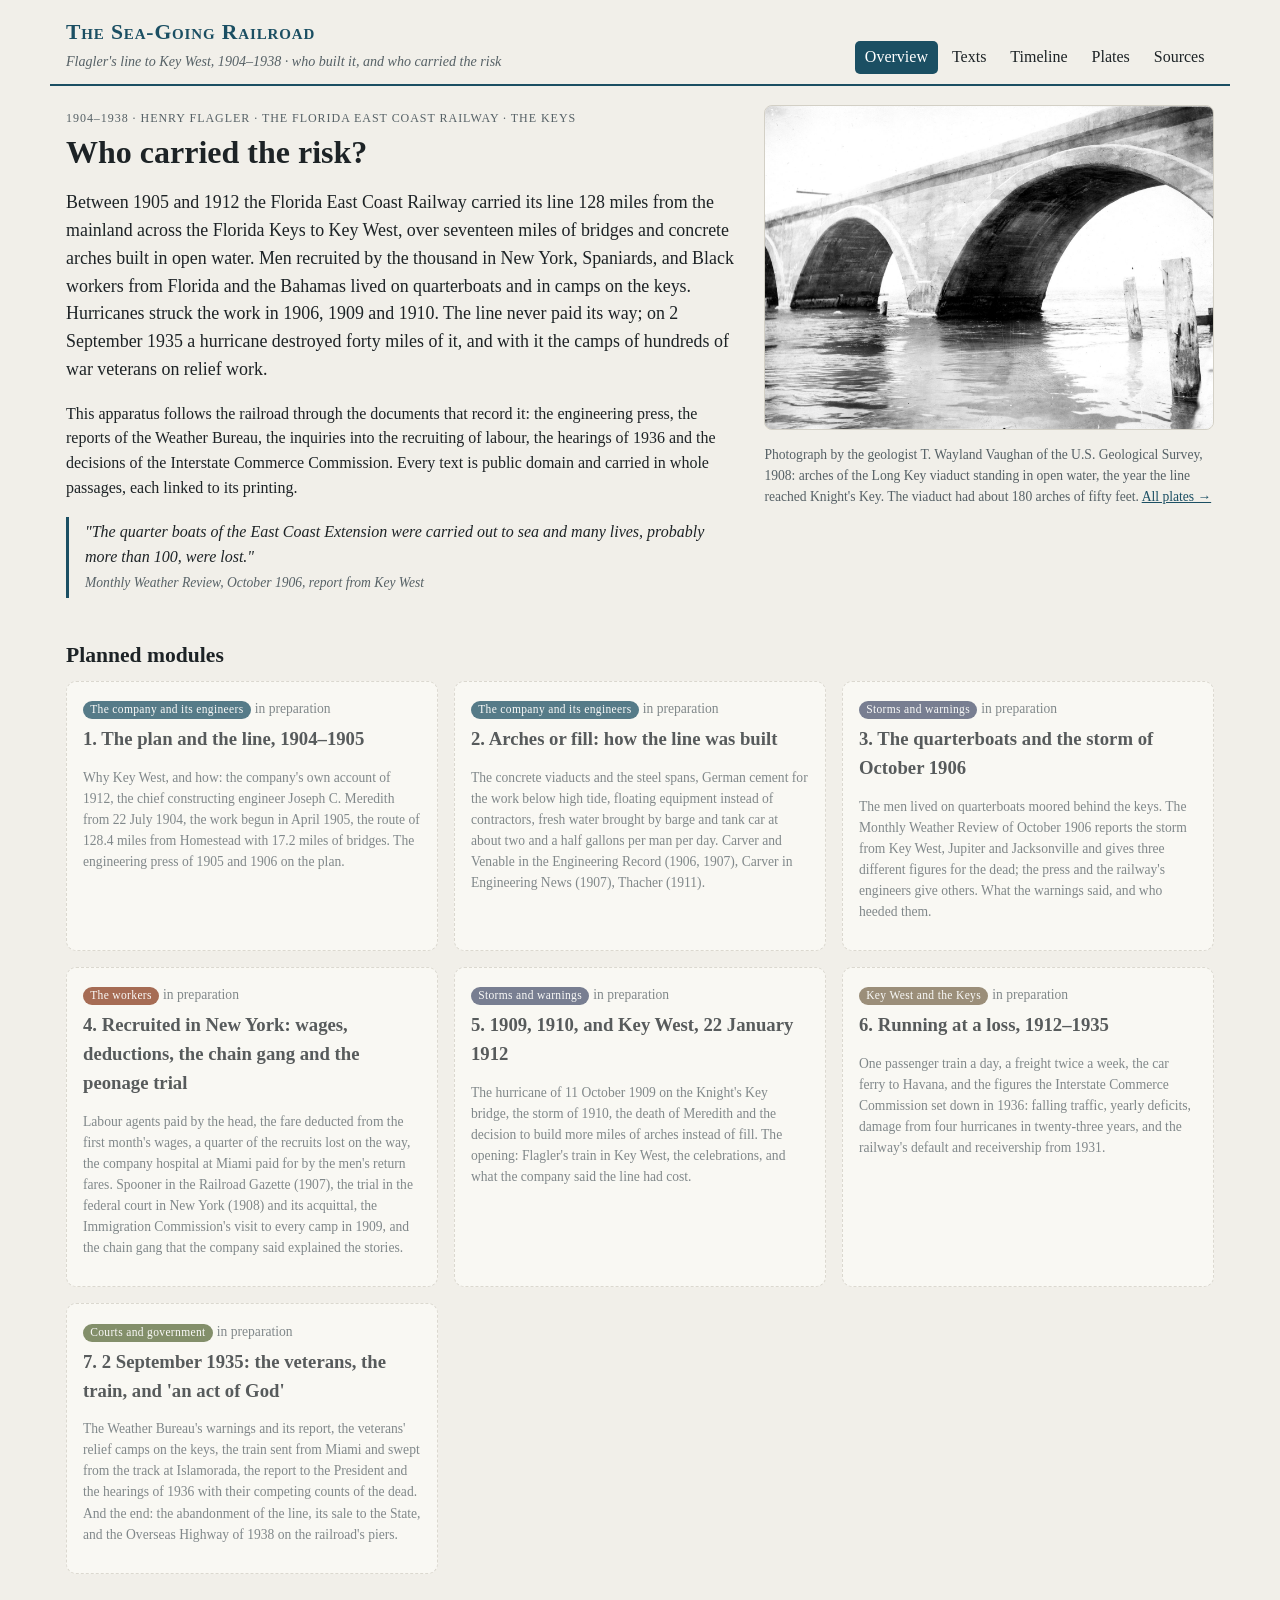
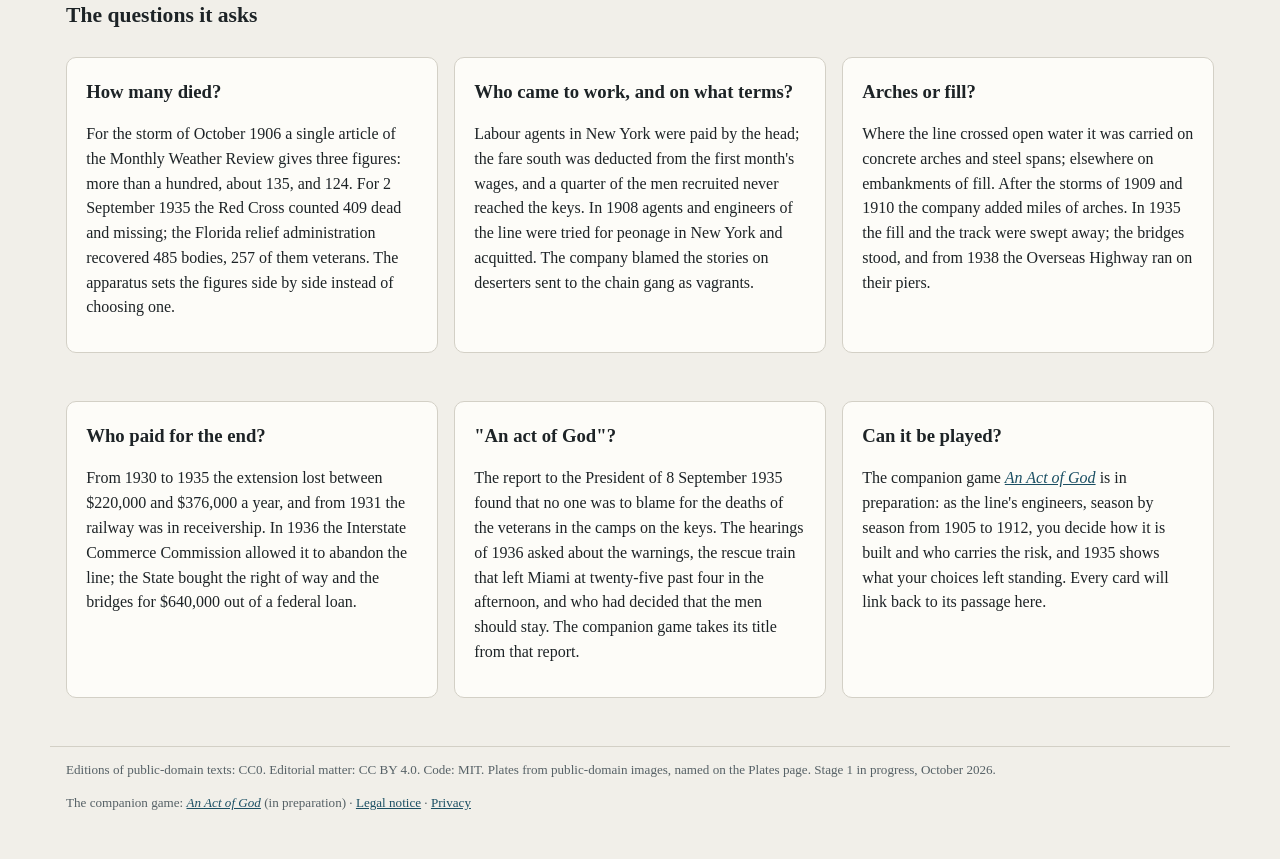
==== index.html @ 29d1203a "Scaffold: The Sea-Going Railroad, seven planned modules, timeline of twelve stations with their sour" ====
<!doctype html>
<html lang="en">
<head>
<meta charset="utf-8">
<meta name="viewport" content="width=device-width, initial-scale=1">
<title>The Sea-Going Railroad</title>
<meta name="description" content="A documentary apparatus for the Florida East Coast Railway's extension across the Florida Keys to Key West, 1904–1938: the engineering press, the Weather Bureau, the peonage inquiries, the hearings of 1936, a timeline and plates. Public-domain sources only.">
<meta property="og:type" content="website">
<meta property="og:url" content="https://the-sea-going-railroad.netlify.app/">
<meta property="og:image" content="https://the-sea-going-railroad.netlify.app/assets/plates/vaughan1908.jpg">
<meta property="og:title" content="The Sea-Going Railroad">
<meta property="og:description" content="Flagler's railroad to Key West, 1904–1938: who built it, who carried the risk, and what the storms left standing.">
<meta name="twitter:card" content="summary_large_image">
<link rel="stylesheet" href="style.css">
<link rel="icon" type="image/jpeg" href="assets/plates/flagler1909_t.jpg">
</head>
<body>
<header class="top">
  <a class="brand" href="#/">
    <strong>The Sea-Going Railroad</strong>
    <em>Flagler's line to Key West, 1904–1938 · who built it, and who carried the risk</em>
  </a>
  <nav>
    <a href="#/">Overview</a>
    <a href="#/texts">Texts</a>
    <a href="#/compare" id="navCompare" hidden>Compare</a>
    <a href="#/timeline">Timeline</a>
    <a href="#/plates">Plates</a>
    <a href="#/sources">Sources</a>
  </nav>
</header>
<main id="view" aria-live="polite"></main>
<footer>
  <p>Editions of public-domain texts: CC0. Editorial matter: CC BY 4.0. Code: MIT.
  Plates from public-domain images, named on the Plates page. Stage 1 in progress, October 2026.</p>
  <p>The companion game: <a href="https://an-act-of-god.netlify.app/" target="_blank" rel="noopener"><em>An Act of God</em></a> (in preparation) · <a href="legal.html#notice">Legal notice</a> · <a href="legal.html#privacy">Privacy</a></p>
</footer>
<script src="app.js"></script>
</body>
</html>
---- style.css ----
:root{
  --paper:#f1efe9; --panel:#fdfcf8; --ink:#1d2326; --ink2:#566166; --line:#d3d0c6;
  --red:#1b4f63; --gold:#8a6d2f; --sea:#2f5d62;
  --company:#1b4f63; --labour:#8a3b1c; --weather:#4a5470; --state:#5a6b3a; --keys:#7a6a4f;
  --serif:"Iowan Old Style","Palatino Linotype",Palatino,"Book Antiqua",Georgia,serif;
}
*{box-sizing:border-box}
body{margin:0; background:var(--paper); color:var(--ink); font-family:var(--serif); line-height:1.55}
a{color:var(--red)}
.top{display:flex; justify-content:space-between; align-items:flex-end; flex-wrap:wrap; gap:.6rem 1.5rem;
  max-width:1180px; margin:0 auto; padding:1rem 16px .6rem; border-bottom:2px solid var(--red)}
.brand{text-decoration:none; color:inherit}
.brand strong{display:block; font-size:1.35rem; color:var(--red); font-variant:small-caps; letter-spacing:.04em}
.brand em{font-size:.88rem; color:var(--ink2)}
.top nav{display:flex; gap:.3rem; flex-wrap:wrap}
.top nav a{text-decoration:none; color:var(--ink); padding:.25rem .6rem; border-radius:5px}
.top nav a.on{background:var(--red); color:#fff}
main{max-width:1180px; margin:0 auto; padding:1.2rem 16px 2rem}
footer{max-width:1180px; margin:0 auto; padding:0 16px 2rem; font-size:.82rem; color:var(--ink2); border-top:1px solid var(--line)}
h1{font-size:2rem; margin:.2rem 0 .6rem; line-height:1.2}
h2{font-size:1.35rem; margin:1.6rem 0 .5rem}
h3{margin:.2rem 0 .3rem}
.lede{font-size:1.12rem; max-width:48rem}
.fine{font-size:.85rem; color:var(--ink2)}
.tag{font-size:.75rem; letter-spacing:.08em; text-transform:uppercase; color:var(--ink2)}
.panel{background:var(--panel); border:1px solid var(--line); border-radius:10px; padding:1rem 1.2rem; margin:1rem 0}
.readable{max-width:44rem}
.grid{display:grid; gap:1rem}
.g2{grid-template-columns:repeat(auto-fill,minmax(300px,1fr))}
.g4{grid-template-columns:repeat(auto-fill,minmax(210px,1fr))}
.card{background:var(--panel); border:1px solid var(--line); border-radius:10px; padding:.9rem 1rem; text-decoration:none; color:inherit; display:block}
a.card:hover{border-color:var(--red)}
.card.planned{opacity:.72; border-style:dashed}
.side{display:inline-block; font-size:.72rem; padding:0 .45rem; border-radius:99px; color:#fff; letter-spacing:.03em}
.side.company{background:var(--company)} .side.labour{background:var(--labour)} .side.weather{background:var(--weather)} .side.state{background:var(--state)}
.side.keys{background:var(--keys)}
.hero{display:grid; grid-template-columns:minmax(0,1.5fr) minmax(0,1fr); gap:1.5rem; align-items:start}
.hero img{width:100%; border-radius:8px; border:1px solid var(--line)}
figure{margin:0}
figcaption{font-size:.85rem; color:var(--ink2); margin-top:.4rem}
.quote{border-left:3px solid var(--red); padding:.2rem 0 .2rem 1rem; margin:1rem 0; font-style:italic}
/* reader */
.toc{display:flex; flex-wrap:wrap; gap:.4rem; margin:.6rem 0 1rem}
.toc a{border:1px solid var(--line); border-radius:6px; padding:.2rem .6rem; text-decoration:none; color:var(--ink); background:var(--panel); font-size:.9rem}
.toc a.on{border-color:var(--red); background:var(--red); color:#fff}
.langbar{display:flex; gap:.3rem; margin:.4rem 0 1rem}
.langbar button{font:inherit; font-size:.85rem; background:var(--panel); border:1px solid var(--line); border-radius:6px; padding:.2rem .7rem; cursor:pointer}
.langbar button.on{background:var(--ink); color:var(--paper); border-color:var(--ink)}
.unit{display:grid; grid-template-columns:4.6rem minmax(0,1fr); gap:.3rem .8rem; padding:.55rem 0; border-bottom:1px dotted var(--line)}
.unit .num{font-size:.78rem; color:var(--ink2); text-align:right; padding-top:.2rem}
.unit .num a{color:inherit; text-decoration:none}
.unit .pg{display:block; font-size:.7rem; line-height:1.25; margin-top:.3rem; color:var(--ink2); opacity:.85}
.unit.hl{background:#efdfe6}
.unit .cols{display:grid; grid-template-columns:1fr 1fr; gap:1.2rem}
.unit .cols.one{grid-template-columns:1fr}
.unit .orig{color:var(--ink2)}
.unit .orig[lang=grc]{font-family:"Gentium Plus","Gentium Book Plus","Palatino Linotype","GFS Didot","Times New Roman",serif; color:var(--ink); font-size:1.02em; line-height:1.6}
.unit.label .text{font-variant:small-caps; letter-spacing:.03em; font-weight:600; color:var(--red)}
.unit h4{margin:0 0 .3rem; font-size:.95rem; color:var(--red)}
.unit .text,.unit .orig{white-space:pre-line}
.unit .orig[dir=rtl]{font-family:"Traditional Arabic","Sakkal Majalla","Noto Naskh Arabic","Geeza Pro",serif; font-size:1.3em; line-height:1.9; color:var(--ink)}
.unit .translit{margin-top:.5rem; font-size:.88em; font-style:italic; color:var(--ink2)}
.note{grid-column:2; font-size:.84rem; color:var(--ink2); border-left:2px solid var(--gold); padding-left:.6rem}
.hinweis{font-size:.9rem}
/* timeline */
.tl{position:relative; margin:1rem 0 0 .6rem; padding-left:1.4rem; border-left:2px solid var(--line)}
.st{position:relative; margin:0 0 1.2rem; display:grid; grid-template-columns:minmax(0,1fr) 140px; gap:1rem; align-items:start}
.st::before{content:""; position:absolute; left:-1.95rem; top:.35rem; width:12px; height:12px; border-radius:50%; background:var(--c,var(--ink)); border:2px solid var(--paper)}
.st .d{font-size:.82rem; color:var(--ink2)}
.st img{width:140px; border-radius:6px; border:1px solid var(--line)}
.st p{margin:.2rem 0}
.legend{display:flex; flex-wrap:wrap; gap:.4rem}
/* plates */
.plate img{width:100%; border-radius:6px; border:1px solid var(--line); background:#fff}
.lightbox{position:fixed; inset:0; background:rgba(20,16,12,.85); display:flex; align-items:center; justify-content:center; padding:16px; z-index:10}
.lightbox img{max-width:100%; max-height:86vh; border-radius:6px}
.lightbox .cap{color:#f5efe2; max-width:44rem; font-size:.9rem; margin-top:.6rem}
.lightbox figure{text-align:center}
/* compare */
.cmp{display:grid; gap:1rem; margin-top:1rem}
.cmp.n2{grid-template-columns:1fr 1fr}
.cmp.n3{grid-template-columns:repeat(3,minmax(0,1fr))}
.cmp.n4{grid-template-columns:1fr 1fr}
.voice{background:var(--panel); border:1px solid var(--line); border-radius:10px; padding:.8rem 1rem}
.vhead{border-bottom:1px solid var(--line); padding-bottom:.5rem; margin-bottom:.5rem}
.vunit{margin:.7rem 0}
.vunit .text{white-space:pre-line}
@media (max-width:760px){
  .cmp.n2,.cmp.n3,.cmp.n4{grid-template-columns:1fr}
  .hero{grid-template-columns:1fr}
  .unit .cols{grid-template-columns:1fr}
  .st{grid-template-columns:1fr}
  .st img{width:110px}
  h1{font-size:1.6rem}
}
@media (prefers-color-scheme: dark){
  :root:not([data-theme="light"]){--paper:#161b1d; --panel:#1f2629; --ink:#e6ecee; --ink2:#a9b5ba; --line:#36424a; --red:#8cc3d6}
  :root:not([data-theme="light"]) .unit.hl{background:#24363e}
  :root:not([data-theme="light"]) .top nav a.on, :root:not([data-theme="light"]) .toc a.on{color:#161b1d}
}
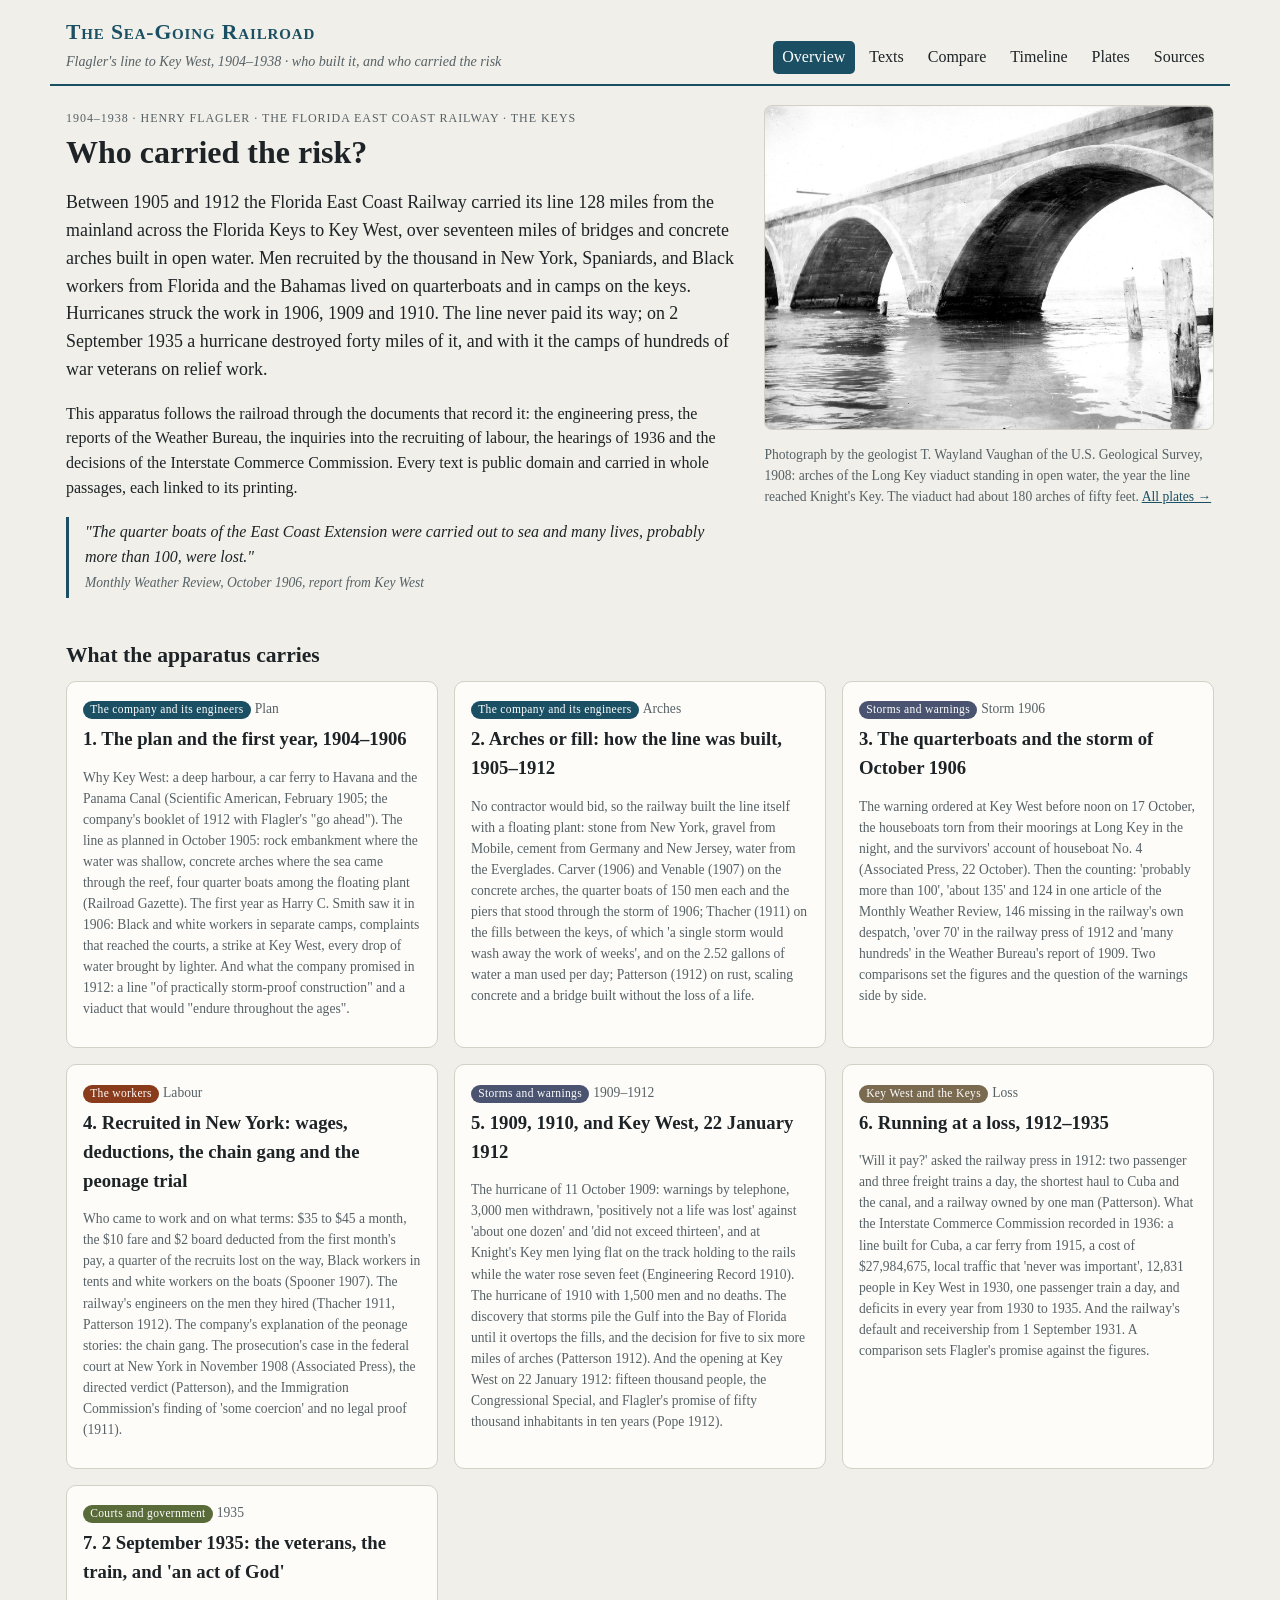
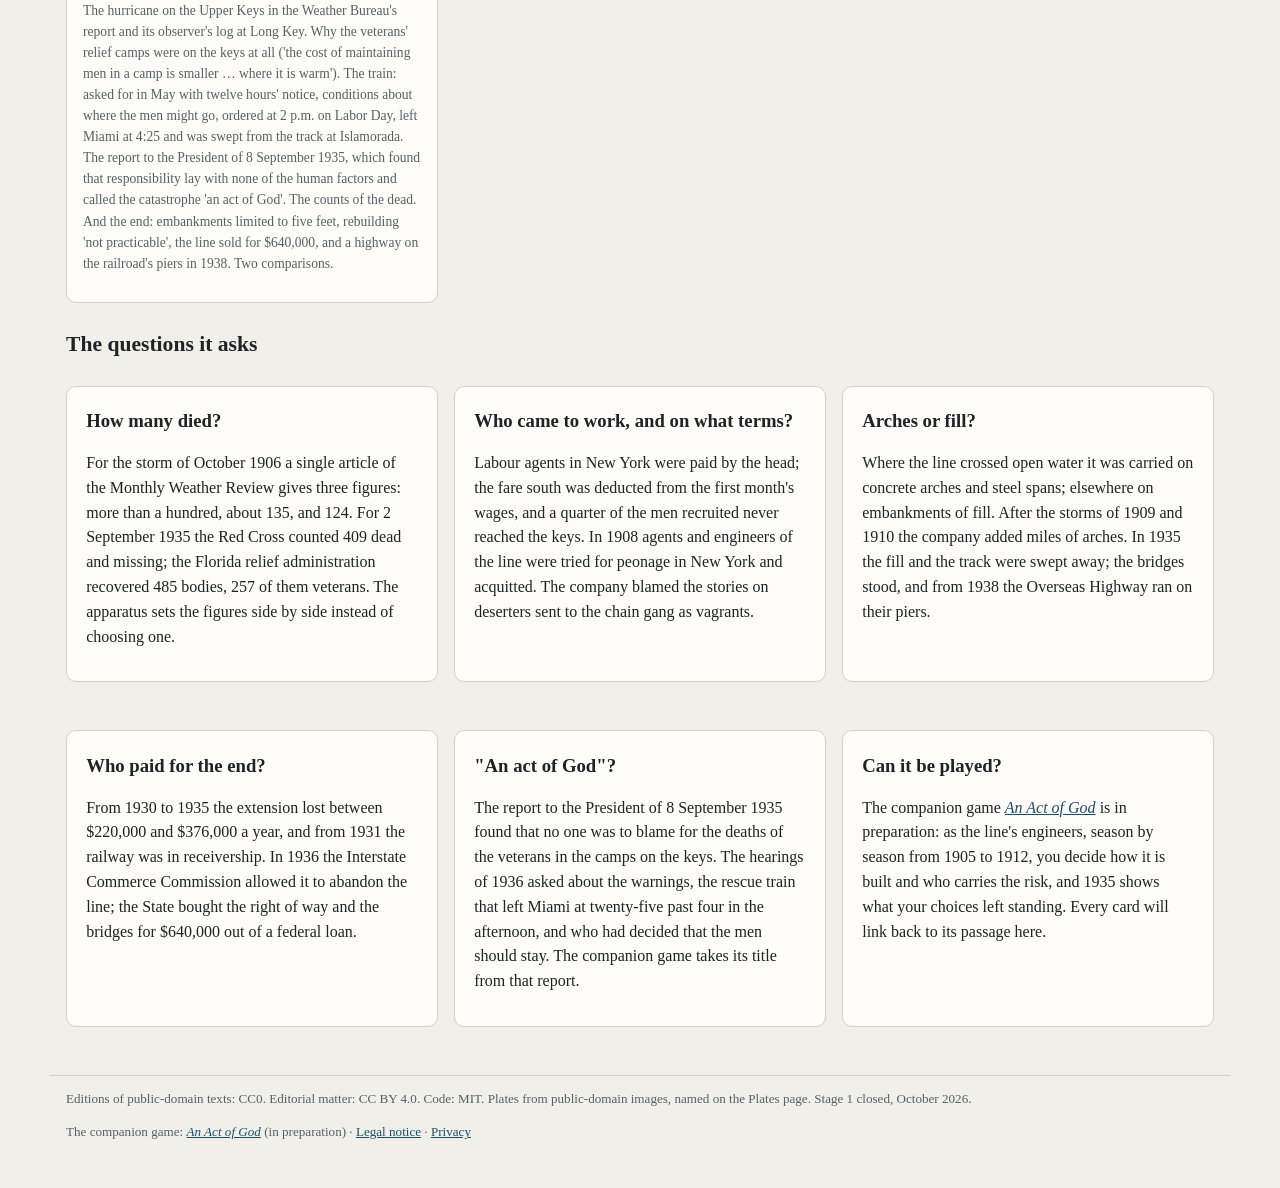
==== commit addd7e52: "Module 7, 2 September 1935: 23 passages in six sections from the Monthly Weather Review 1935, the Ho" ====
--- a/index.html
+++ b/index.html
@@ -32,7 +32,7 @@
 <main id="view" aria-live="polite"></main>
 <footer>
   <p>Editions of public-domain texts: CC0. Editorial matter: CC BY 4.0. Code: MIT.
-  Plates from public-domain images, named on the Plates page. Stage 1 in progress, October 2026.</p>
+  Plates from public-domain images, named on the Plates page. Stage 1 closed, October 2026.</p>
   <p>The companion game: <a href="https://an-act-of-god.netlify.app/" target="_blank" rel="noopener"><em>An Act of God</em></a> (in preparation) · <a href="legal.html#notice">Legal notice</a> · <a href="legal.html#privacy">Privacy</a></p>
 </footer>
 <script src="app.js"></script>
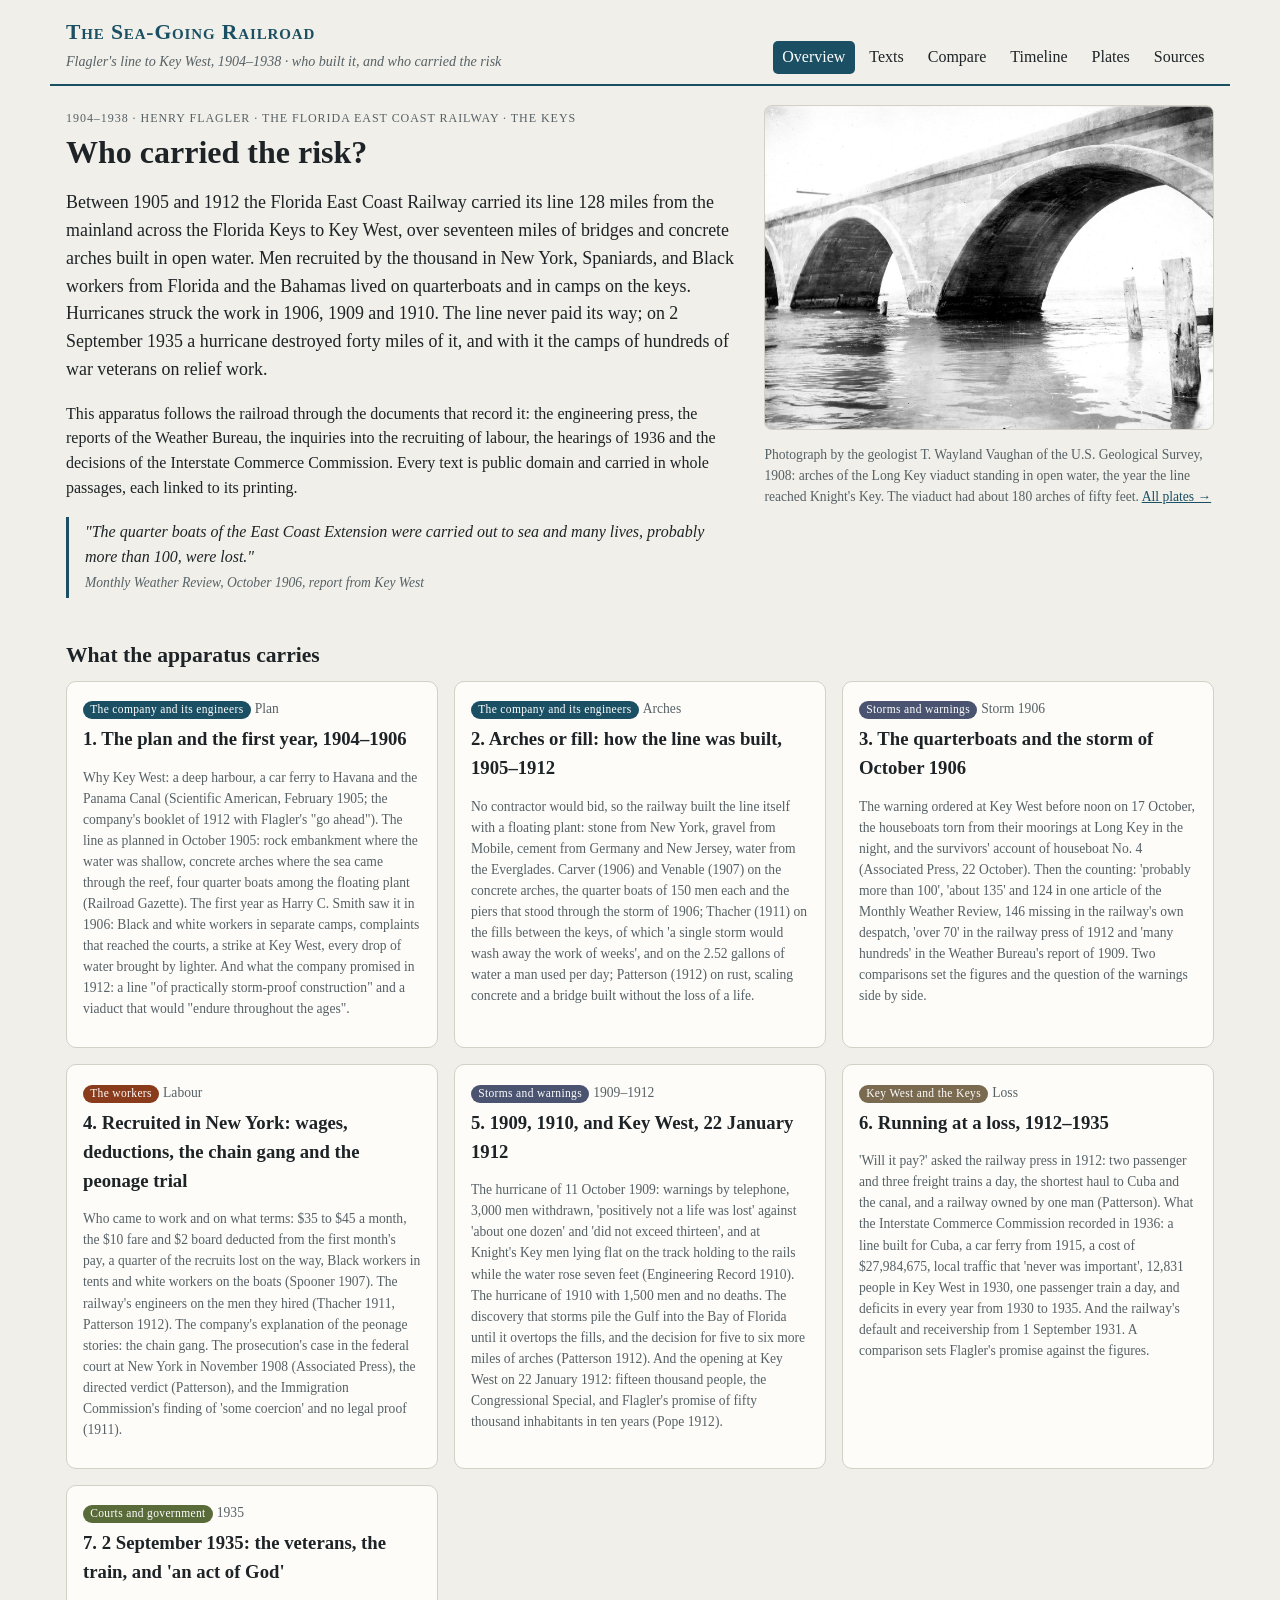
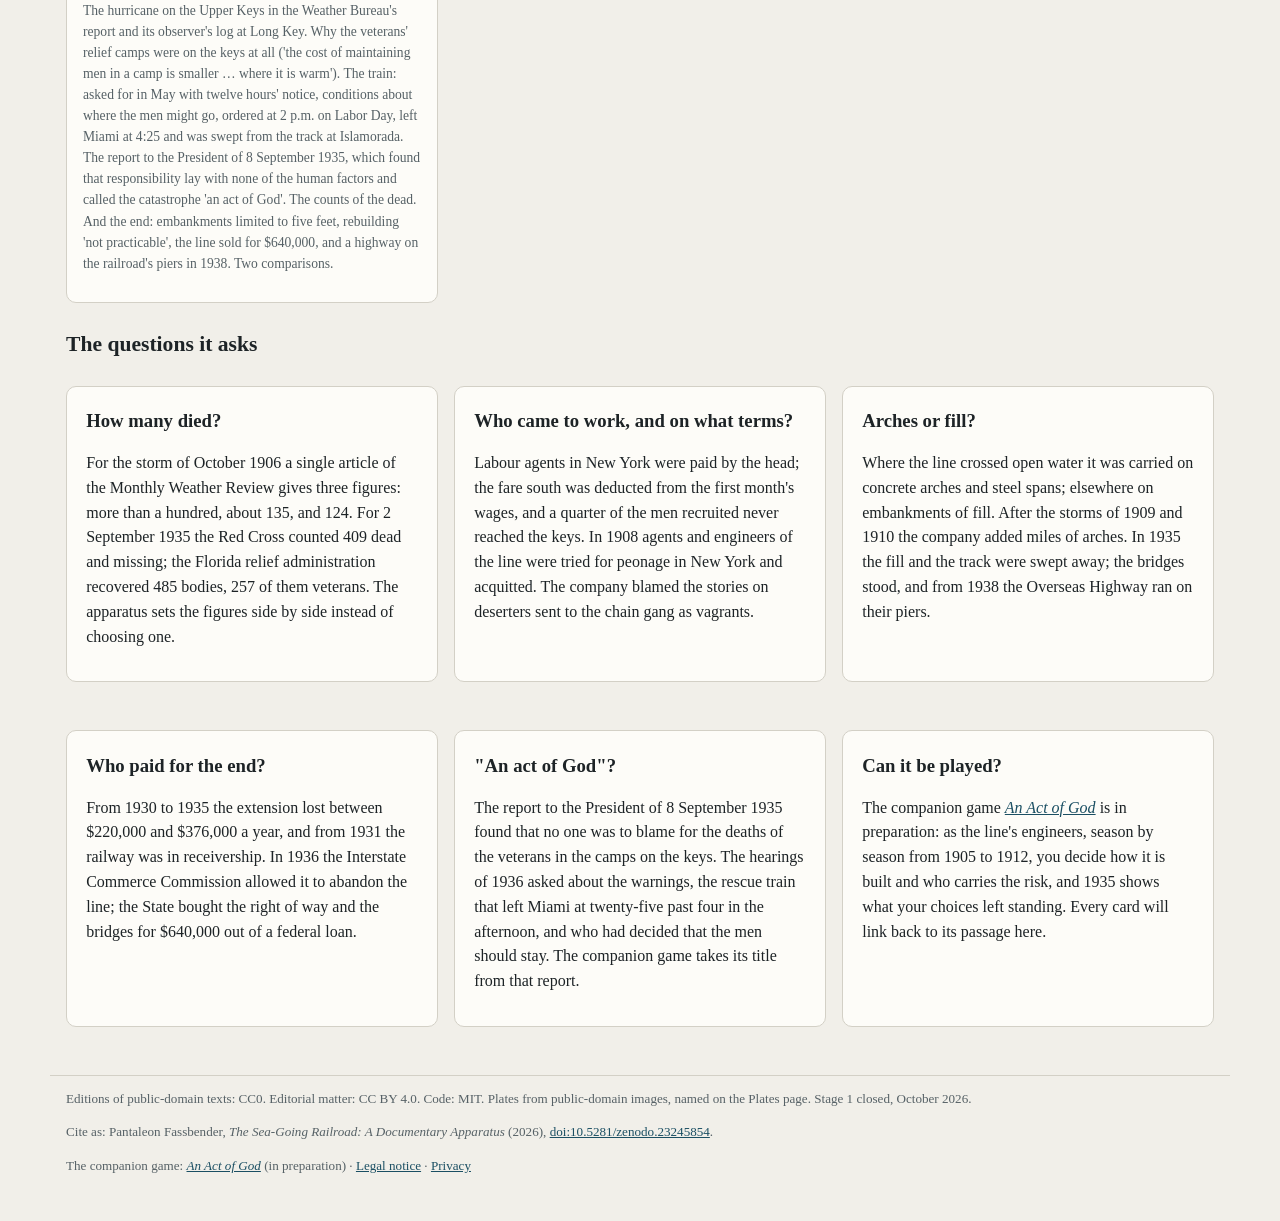
==== commit 65d73d9e: "DOI 10.5281/zenodo.23245854 (v1.0.0 10.5281/zenodo.23245855): README badge and citation, CITATION.cf" ====
--- a/index.html
+++ b/index.html
@@ -33,6 +33,7 @@
 <footer>
   <p>Editions of public-domain texts: CC0. Editorial matter: CC BY 4.0. Code: MIT.
   Plates from public-domain images, named on the Plates page. Stage 1 closed, October 2026.</p>
+  <p>Cite as: Pantaleon Fassbender, <em>The Sea-Going Railroad: A Documentary Apparatus</em> (2026), <a href="https://doi.org/10.5281/zenodo.23245854">doi:10.5281/zenodo.23245854</a>.</p>
   <p>The companion game: <a href="https://an-act-of-god.netlify.app/" target="_blank" rel="noopener"><em>An Act of God</em></a> (in preparation) · <a href="legal.html#notice">Legal notice</a> · <a href="legal.html#privacy">Privacy</a></p>
 </footer>
 <script src="app.js"></script>
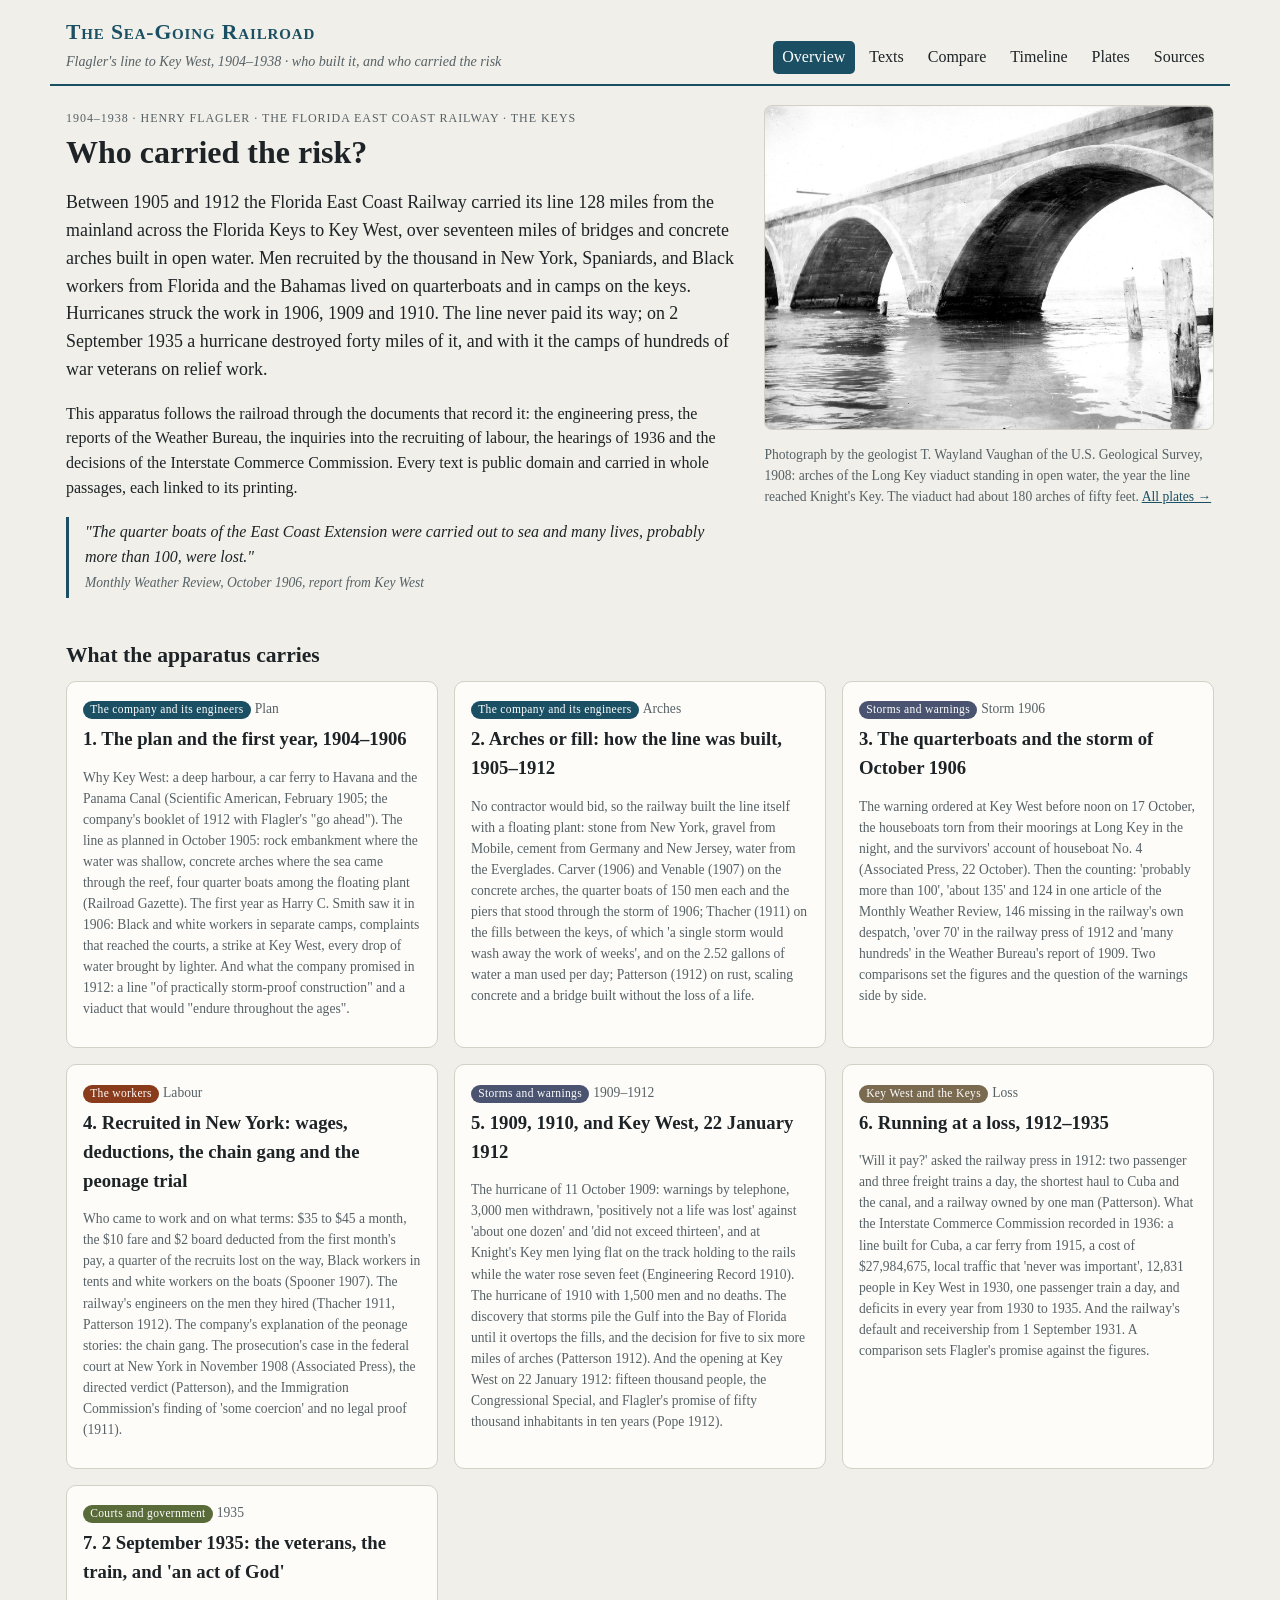
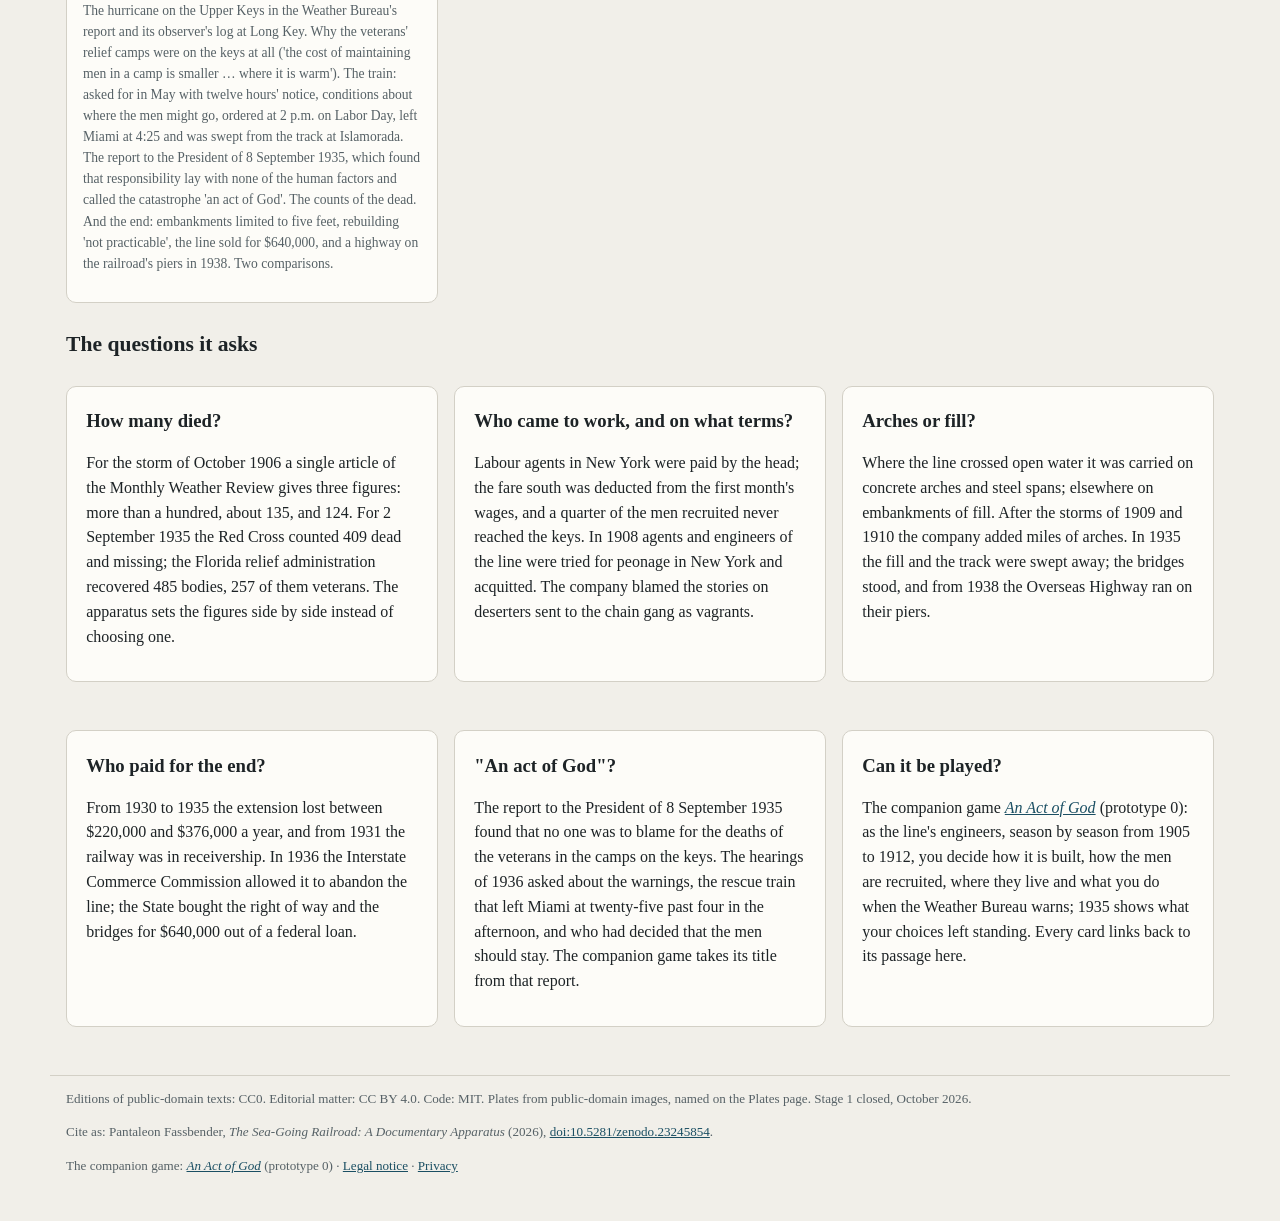
==== commit af7fe3c8: "Link the companion game An Act of God (prototype 0) Co-Authored-By: Claude Opus 5.5 <noreply@anthrop" ====
--- a/index.html
+++ b/index.html
@@ -34,7 +34,7 @@
   <p>Editions of public-domain texts: CC0. Editorial matter: CC BY 4.0. Code: MIT.
   Plates from public-domain images, named on the Plates page. Stage 1 closed, October 2026.</p>
   <p>Cite as: Pantaleon Fassbender, <em>The Sea-Going Railroad: A Documentary Apparatus</em> (2026), <a href="https://doi.org/10.5281/zenodo.23245854">doi:10.5281/zenodo.23245854</a>.</p>
-  <p>The companion game: <a href="https://an-act-of-god.netlify.app/" target="_blank" rel="noopener"><em>An Act of God</em></a> (in preparation) · <a href="legal.html#notice">Legal notice</a> · <a href="legal.html#privacy">Privacy</a></p>
+  <p>The companion game: <a href="https://an-act-of-god.netlify.app/" target="_blank" rel="noopener"><em>An Act of God</em></a> (prototype 0) · <a href="legal.html#notice">Legal notice</a> · <a href="legal.html#privacy">Privacy</a></p>
 </footer>
 <script src="app.js"></script>
 </body>
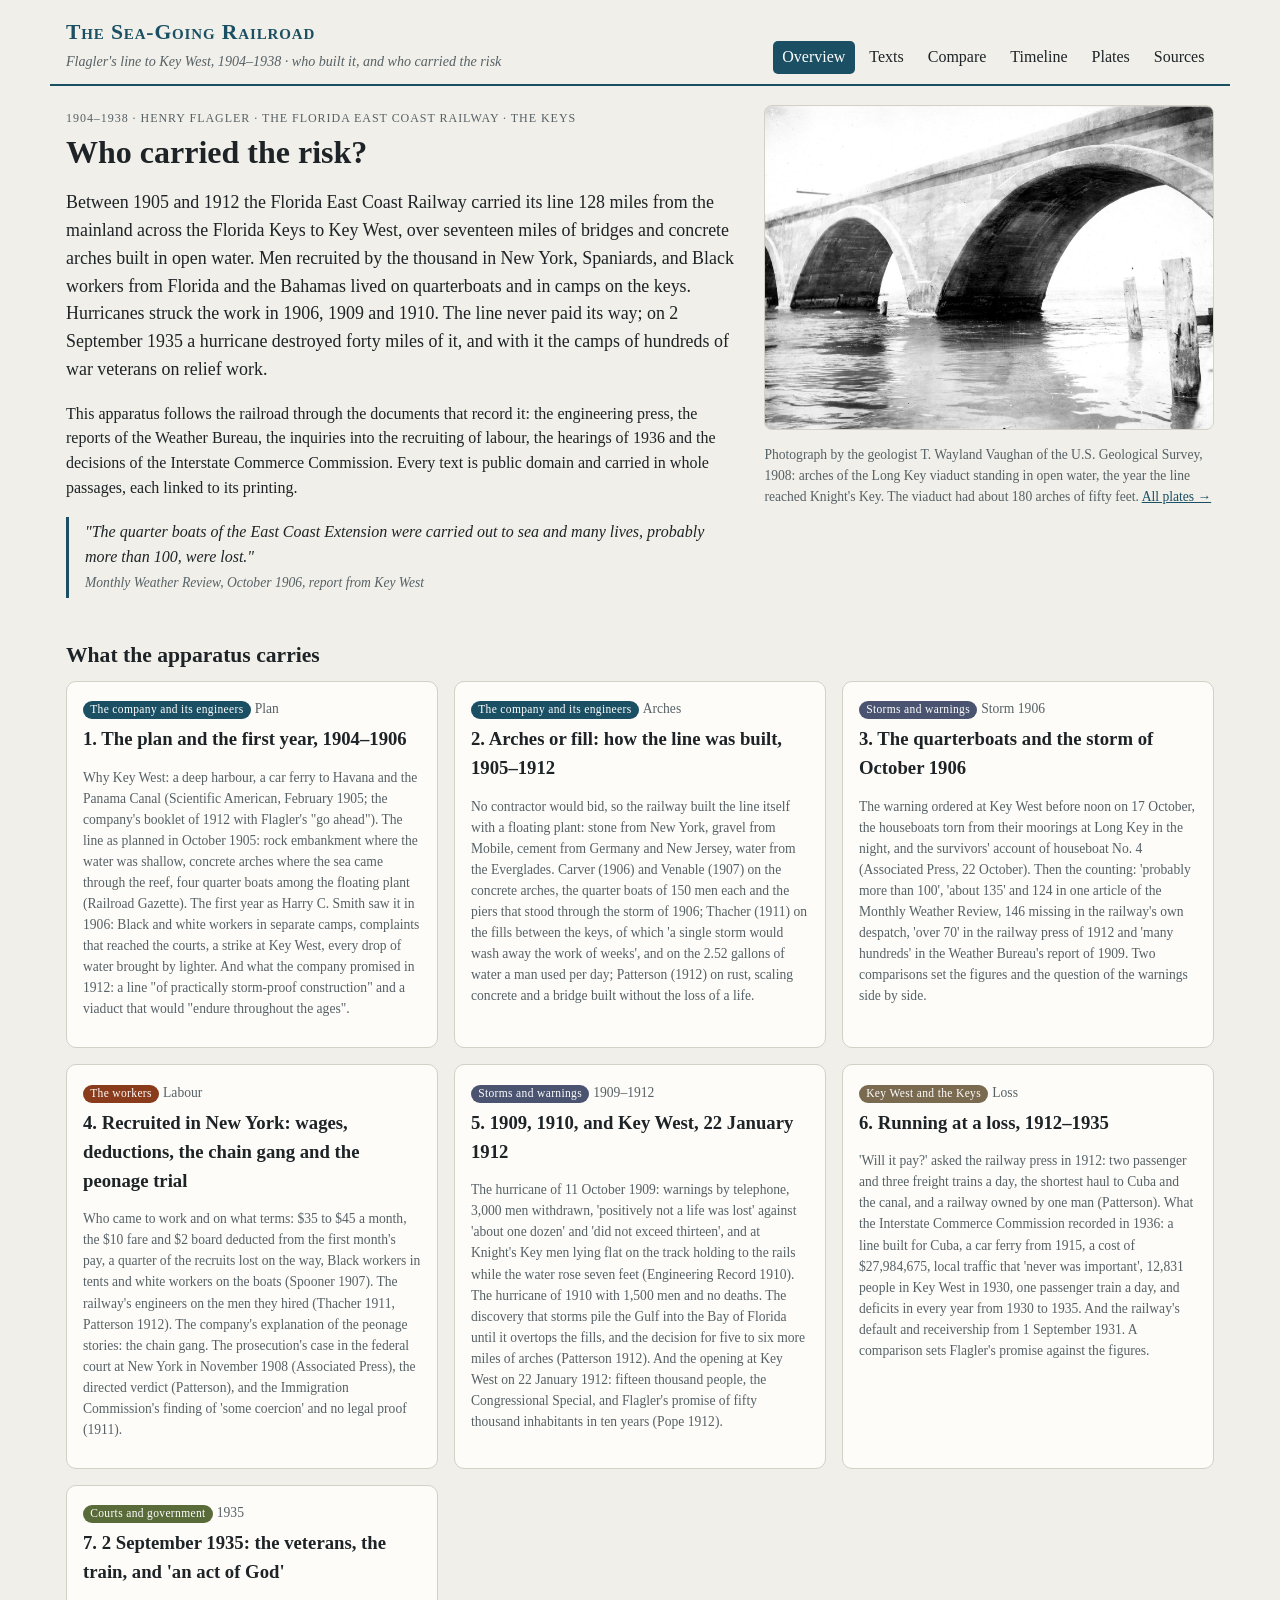
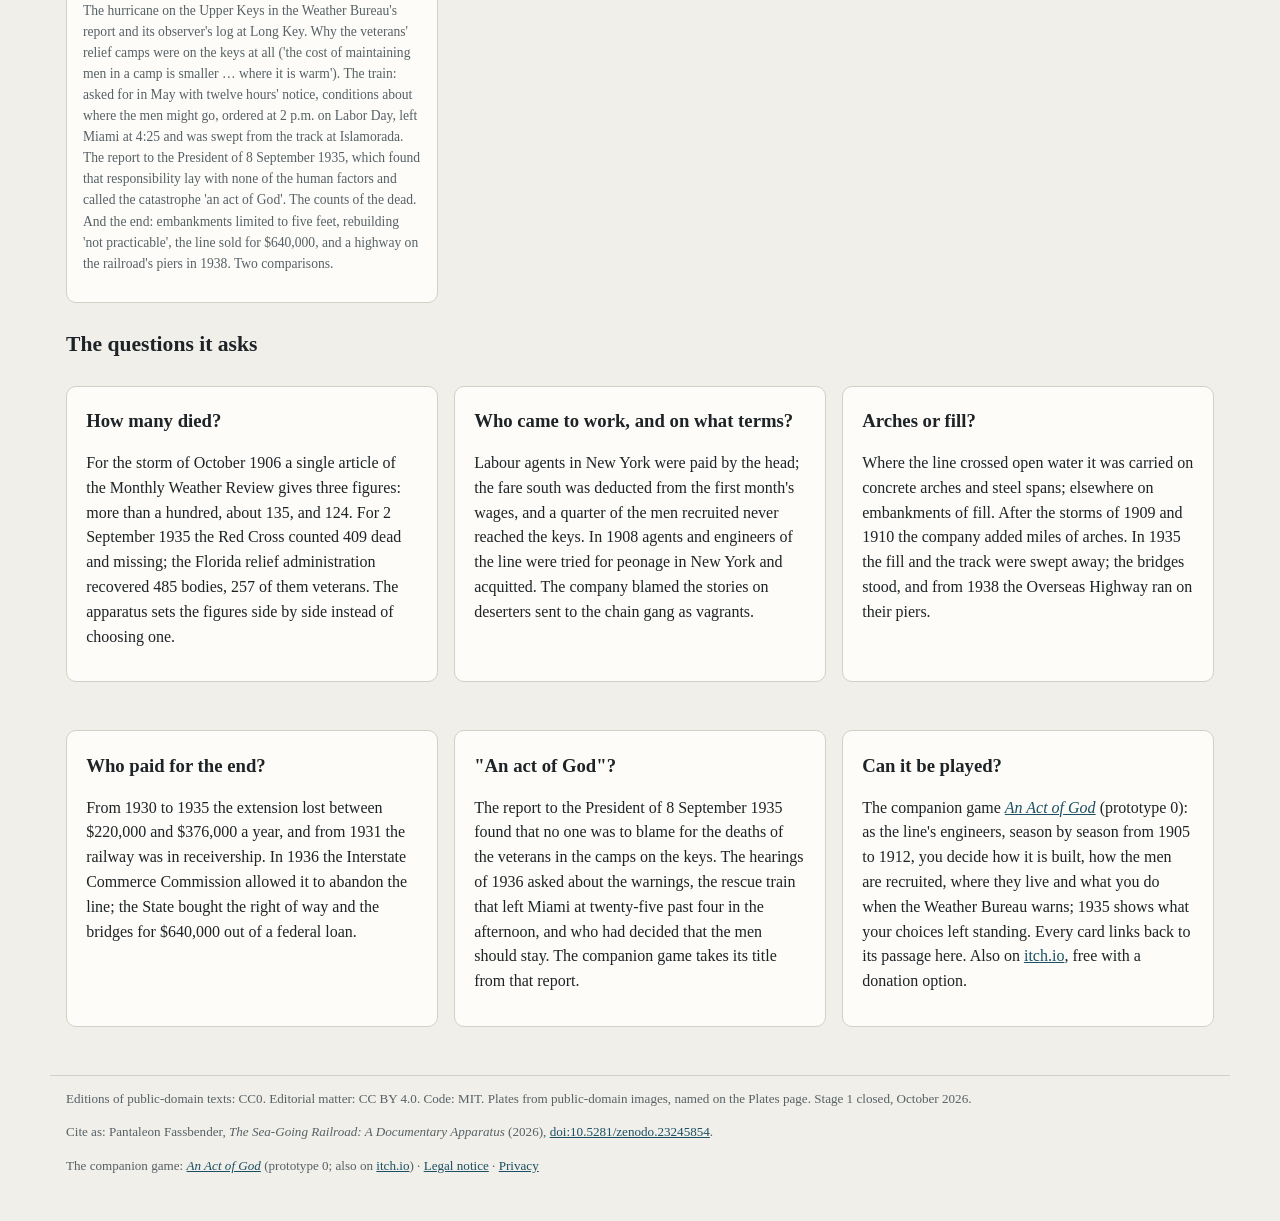
==== commit 42d66e45: "Link the itch.io page of An Act of God (https://leofassb.itch.io/an-act-of-god) Co-Authored-By: Clau" ====
--- a/index.html
+++ b/index.html
@@ -34,7 +34,7 @@
   <p>Editions of public-domain texts: CC0. Editorial matter: CC BY 4.0. Code: MIT.
   Plates from public-domain images, named on the Plates page. Stage 1 closed, October 2026.</p>
   <p>Cite as: Pantaleon Fassbender, <em>The Sea-Going Railroad: A Documentary Apparatus</em> (2026), <a href="https://doi.org/10.5281/zenodo.23245854">doi:10.5281/zenodo.23245854</a>.</p>
-  <p>The companion game: <a href="https://an-act-of-god.netlify.app/" target="_blank" rel="noopener"><em>An Act of God</em></a> (prototype 0) · <a href="legal.html#notice">Legal notice</a> · <a href="legal.html#privacy">Privacy</a></p>
+  <p>The companion game: <a href="https://an-act-of-god.netlify.app/" target="_blank" rel="noopener"><em>An Act of God</em></a> (prototype 0; also on <a href="https://leofassb.itch.io/an-act-of-god" target="_blank" rel="noopener">itch.io</a>) · <a href="legal.html#notice">Legal notice</a> · <a href="legal.html#privacy">Privacy</a></p>
 </footer>
 <script src="app.js"></script>
 </body>
